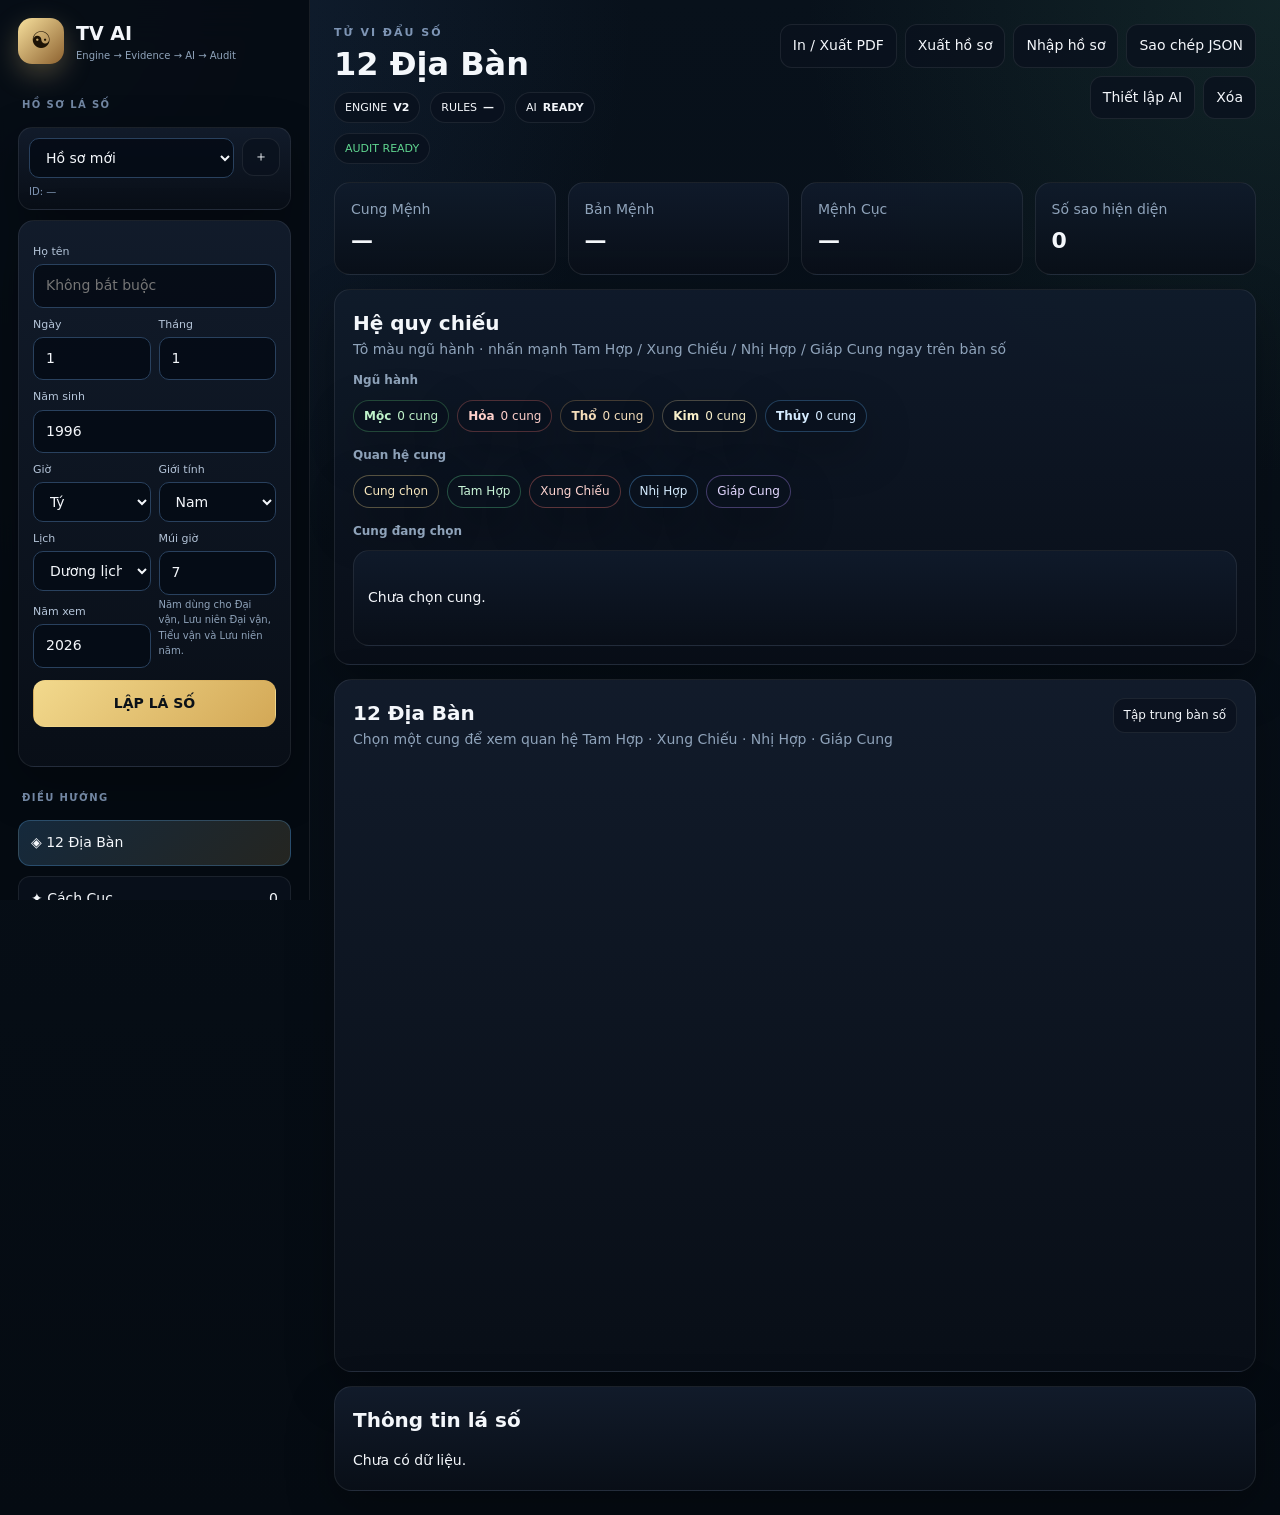
==== web/index.html @ 238b72dd "Add files via upload" ====
<!doctype html>
<html lang="vi">
<head>
<meta charset="utf-8">
<meta name="viewport" content="width=device-width,initial-scale=1,viewport-fit=cover">
<meta name="theme-color" content="#0a1020">
<title>TV AI · Tử Vi Đẩu Số</title>
<link rel="stylesheet" href="/web/style.css">
<link rel="stylesheet" href="/web/van10.css">
</head>
<body>
<div class="app">
  <aside class="sidebar">
    <div class="brand"><div class="brand-mark">☯</div><div><b>TV AI</b><span>Engine → Evidence → AI → Audit</span></div></div>
    <div class="side-title">HỒ SƠ LÁ SỐ</div>
    <div class="profile-manager card-mini"><div class="profile-row"><select id="profileSelect"><option value="">Hồ sơ mới</option></select><button class="icon-btn" id="newProfileBtn" title="Hồ sơ mới">＋</button></div><div class="profile-id" id="profileId">ID: —</div></div>
    <div class="profile-box"><label>Họ tên</label><input id="name" placeholder="Không bắt buộc"><div class="two"><div><label>Ngày</label><input id="day" type="number" value="1" min="1" max="31"></div><div><label>Tháng</label><input id="month" type="number" value="1" min="1" max="12"></div></div><label>Năm sinh</label><input id="year" type="number" value="1996" min="1800" max="2200"><div class="two"><div><label>Giờ</label><select id="hour"><option>Tý</option><option>Sửu</option><option>Dần</option><option>Mão</option><option>Thìn</option><option>Tỵ</option><option>Ngọ</option><option>Mùi</option><option>Thân</option><option>Dậu</option><option>Tuất</option><option>Hợi</option></select></div><div><label>Giới tính</label><select id="gender"><option>Nam</option><option>Nữ</option></select></div></div><div class="two"><div><label>Lịch</label><select id="calendar"><option value="true">Dương lịch</option><option value="false">Âm lịch</option></select></div><div><label>Múi giờ</label><input id="tz" type="number" value="7"></div></div><div class="two"><div><label>Năm xem</label><input id="viewYear" type="number" min="1800" max="2200" step="1"></div><div class="view-year-help">Năm dùng cho Đại vận, Lưu niên Đại vận, Tiểu vận và Lưu niên năm.</div></div><button class="primary" id="calcBtn">LẬP LÁ SỐ</button><div id="status" class="status"></div></div>
    <div class="side-title">ĐIỀU HƯỚNG</div>
    <button class="nav active" data-view="chart">◈ 12 Địa Bàn</button><button class="nav" data-view="cach">✦ Cách Cục <span id="cachBadge">0</span></button><button class="nav" data-view="stars">☷ Danh bạ sao</button><button class="nav" data-view="relations">◎ Quan hệ cung</button><button class="nav" data-view="ai">✎ AI luận giải</button><button class="nav" data-view="audit">✓ AI Evidence / Audit</button><button class="nav" data-view="data">⌘ Dữ liệu</button><div class="side-foot"><span class="dot"></span> Engine online</div>
  </aside>
  <main class="main">
    <header class="topbar"><div><div class="eyebrow">TỬ VI ĐẨU SỐ</div><h1 id="pageTitle">12 Địa Bàn</h1><div class="engine-strip"><span>ENGINE <b>V2</b></span><span>RULES <b id="ruleCount">—</b></span><span>AI <b>READY</b></span><span id="auditStatus" class="ok">AUDIT READY</span></div></div><div class="top-actions"><button class="ghost" id="printBtn">In / Xuất PDF</button><button class="ghost" id="exportProfileBtn">Xuất hồ sơ</button><button class="ghost" id="importProfileBtn">Nhập hồ sơ</button><button class="ghost" id="copyJsonBtn">Sao chép JSON</button><button class="ghost" id="aiSettingsBtn">Thiết lập AI</button><button class="ghost" id="resetBtn">Xóa</button><input id="importProfileInput" type="file" accept="application/json" hidden></div></header>
    <section id="view-chart" class="view active"><div class="stats"><div><span>Cung Mệnh</span><b id="sMenh">—</b></div><div><span>Bản Mệnh</span><b id="sBanMenh">—</b></div><div><span>Mệnh Cục</span><b id="sCuc">—</b></div><div><span>Số sao hiện diện</span><b id="sCach">0</b></div></div><section class="legend-panel card"><div class="card-head compact"><div><h2>Hệ quy chiếu</h2><span>Tô màu ngũ hành · nhấn mạnh Tam Hợp / Xung Chiếu / Nhị Hợp / Giáp Cung ngay trên bàn số</span></div></div><div class="legend-grid"><div><div class="legend-title">Ngũ hành</div><div id="nguHanhLegend" class="legend-items"><span class="source-chip">Chưa có dữ liệu</span></div></div><div><div class="legend-title">Quan hệ cung</div><div id="relationLegend" class="legend-items relation-legend"><span class="source-chip">Chọn một cung để xem</span></div></div><div><div class="legend-title">Cung đang chọn</div><div id="selectionSummary" class="selection-summary empty-state">Chưa chọn cung.</div></div></div></section><div class="workspace"><section class="card chart-card"><div class="card-head"><div><h2>12 Địa Bàn</h2><span>Chọn một cung để xem quan hệ Tam Hợp · Xung Chiếu · Nhị Hợp · Giáp Cung</span></div><div class="card-actions"><button class="ghost small" id="focusBoardBtn">Tập trung bàn số</button></div></div><div id="board" class="board"></div><div id="detail" class="detail hidden" aria-hidden="true"></div></section><aside class="card summary-card"><h2>Thông tin lá số</h2><div id="summary">Chưa có dữ liệu.</div></aside></div><div id="van10Panel"></div></section>
    <section id="view-cach" class="view"><div class="card"><div class="card-head"><div><h2>Cách Cục xác nhận từ Engine</h2><span>Không tự sinh tên Cách Cục ngoài rule engine</span></div><strong id="cachCount">0</strong></div><div id="cachList" class="cach-list"><div class="empty">Chưa có Cách Cục được xác định.</div></div></div></section>
    <section id="view-stars" class="view"><div class="card"><div class="card-head"><div><h2>Danh bạ sao</h2><span>Tổng hợp toàn bộ sao hiện diện trên 12 cung từ dữ liệu engine</span></div></div><div class="toolbar-inline"><input id="starSearch" type="search" placeholder="Lọc theo tên sao hoặc cung"><div class="toolbar-hint">Tìm nhanh theo sao, cung hoặc ngũ hành.</div></div><div id="starCatalog" class="star-catalog"><div class="empty">Lập lá số để xem danh bạ sao.</div></div></div></section>
    <section id="view-relations" class="view"><div class="card"><div class="card-head"><div><h2>Quan hệ cung</h2><span id="relationSubtitle">Chọn một cung trên 12 Địa Bàn</span></div></div><div id="relationPanel" class="relation-grid"><div class="empty">Chọn một cung để xem quan hệ.</div></div></div></section>
    <section id="view-ai" class="view"><div class="ai-layout"><section class="card chat-card"><div class="chat-head"><div><h2>AI luận giải</h2><span>Luận theo dữ liệu Engine authoritative</span></div><button class="ghost small" id="tocBtn">Mục lục</button></div><div class="chat" id="chat"><div class="assistant msg-bubble"><small>AI Tử Vi</small>Hãy lập lá số rồi đặt câu hỏi.</div></div><div class="composer"><textarea id="question" placeholder="Nhập câu hỏi... Enter để gửi, Shift + Enter để xuống dòng"></textarea><button class="primary" id="askBtn">Gửi</button></div></section><aside class="card context-card"><h2>Dữ liệu AI</h2><div id="aiInfo">Chưa có lá số.</div><div id="aiSources" class="sources"></div></aside></div></section>
    <section id="view-audit" class="view"><div class="audit-grid"><section class="card"><div class="card-head"><div><h2>AI Evidence / Audit</h2><span>Kiểm tra dữ liệu Engine, Rule ID, evidence và tên Cách Cục</span></div><button class="ghost small" id="runAuditBtn">Chạy Audit</button></div><div id="auditResult" class="audit-result"><div class="empty">Lập lá số rồi bấm “Chạy Audit”.</div></div></section><aside class="card"><h2>Nguyên tắc</h2><div class="rule-list"><div>✓ Chỉ Cách Cục có evidence từ Engine mới được gọi tên.</div><div>✓ Rule ID phải truy được.</div><div>✓ Không tự suy ra Tam Hợp/Xung/Nhị Hợp/Giáp Cung.</div><div>✓ Audit phải chỉ ra rõ field nào có dữ liệu và field nào thiếu.</div></div></aside></div></section>
    <section id="view-data" class="view"><div class="card"><div class="card-head"><h2>Dữ liệu engine</h2><div class="card-actions"><button class="ghost small" id="copyJsonInlineBtn">Sao chép</button></div></div><pre id="jsonBox">Chưa có dữ liệu.</pre></div></section>
  </main>
</div>
<script src="/web/app.js" defer></script>
<script src="/web/van10.js" defer></script>
<script src="/web/audit-ui.js" defer></script>
<script src="/web/ui-enhancements.js" defer></script>
</body>
</html>
---- web/style.css ----
:root {
  --bg: #071018;
  --bg2: #0b1420;
  --panel: rgba(13, 20, 32, 0.94);
  --panel-2: #0f1b2a;
  --panel-3: #132337;
  --line: #24364d;
  --line-soft: #314863;
  --text: #f4f7fb;
  --muted: #8fa3ba;
  --gold: #eccf84;
  --blue: #63b7ff;
  --green: #5fd48f;
  --danger: #ff7c74;
  --warning: #ffb347;
  --shadow: 0 18px 48px rgba(0, 0, 0, 0.28);
  --radius: 18px;
  --radius-sm: 12px;
  --wood: #61d07a;
  --fire: #ff7c74;
  --earth: #d6a968;
  --metal: #e9d59d;
  --water: #63b7ff;
}

* { box-sizing: border-box; }
html, body {
  margin: 0;
  min-height: 100%;
  background:
    radial-gradient(circle at top left, rgba(53, 88, 140, 0.28), transparent 32%),
    radial-gradient(circle at right top, rgba(68, 137, 104, 0.16), transparent 24%),
    linear-gradient(180deg, #08111b 0%, #050b12 100%);
  color: var(--text);
  font: 14px/1.55 Inter, system-ui, -apple-system, BlinkMacSystemFont, "Segoe UI", sans-serif;
}
button, input, select, textarea { font: inherit; }
button { cursor: pointer; }
a { color: inherit; }

.app {
  min-height: 100vh;
  display: grid;
  grid-template-columns: 310px minmax(0, 1fr);
}

.sidebar {
  position: sticky;
  top: 0;
  height: 100vh;
  overflow: auto;
  padding: 18px;
  border-right: 1px solid rgba(255,255,255,.08);
  background: rgba(5, 11, 18, .88);
  backdrop-filter: blur(20px);
  display: flex;
  flex-direction: column;
  gap: 10px;
}

.brand {
  display: flex;
  gap: 12px;
  align-items: center;
  padding-bottom: 10px;
}
.brand-mark {
  width: 46px;
  height: 46px;
  border-radius: 14px;
  display: grid;
  place-items: center;
  background: linear-gradient(135deg, #f7e09d, #8d6230);
  color: #1d1306;
  font-size: 23px;
  font-weight: 900;
  box-shadow: 0 10px 28px rgba(236, 207, 132, .28);
}
.brand b { display: block; font-size: 19px; }
.brand span { display: block; color: var(--muted); font-size: 10px; }
.side-title {
  margin: 13px 4px 4px;
  color: #7287a3;
  font-size: 10px;
  font-weight: 800;
  letter-spacing: .14em;
}

.card-mini,
.profile-box,
.card,
.palace,
.relation-card,
.star-card,
.msg-bubble,
.source-chip,
.legend-items > * {
  box-shadow: var(--shadow);
}

.card-mini,
.profile-box,
.card,
.palace,
.relation-card,
.star-card {
  border: 1px solid rgba(255,255,255,.08);
  background: linear-gradient(180deg, rgba(18, 28, 44, .96), rgba(9, 15, 24, .96));
}

.card-mini {
  padding: 10px;
  border-radius: 14px;
}
.profile-row {
  display: grid;
  grid-template-columns: 1fr 38px;
  gap: 8px;
}
.profile-id {
  margin-top: 6px;
  color: #7f95b2;
  font-size: 10px;
  white-space: nowrap;
  overflow: hidden;
  text-overflow: ellipsis;
}
.profile-box {
  padding: 14px;
  border-radius: 16px;
}
label {
  display: block;
  color: #b4c4d8;
  font-size: 11px;
  margin: 8px 0 4px;
}
.profile-box input,
.profile-box select,
.profile-row select,
.composer textarea,
.toolbar-inline input,
input[type="search"] {
  width: 100%;
  min-width: 0;
  padding: 10px 12px;
  color: var(--text);
  border-radius: 10px;
  border: 1px solid #29415e;
  background: rgba(5, 12, 22, .9);
  outline: none;
  transition: border-color .18s ease, box-shadow .18s ease, transform .18s ease;
}
.profile-box input:focus,
.profile-box select:focus,
.profile-row select:focus,
.composer textarea:focus,
.toolbar-inline input:focus,
input[type="search"]:focus {
  border-color: rgba(99, 183, 255, .65);
  box-shadow: 0 0 0 3px rgba(99, 183, 255, .12);
}
.two {
  display: grid;
  grid-template-columns: 1fr 1fr;
  gap: 8px;
}
.view-year-help {
  color: var(--muted);
  font-size: 11px;
  align-self: end;
  padding-bottom: 6px;
}

.primary,
.ghost,
.nav,
.icon-btn,
.year-pick {
  border-radius: 12px;
  border: 1px solid transparent;
  transition: transform .18s ease, background .18s ease, border-color .18s ease, box-shadow .18s ease;
}
.primary:hover,
.ghost:hover,
.nav:hover,
.icon-btn:hover,
.year-pick:hover { transform: translateY(-1px); }
.primary {
  width: 100%;
  margin-top: 12px;
  padding: 12px 14px;
  font-weight: 800;
  color: #0b1118;
  background: linear-gradient(135deg, #f2d98d, #d3a856);
}
.ghost,
.nav,
.icon-btn,
.year-pick {
  background: rgba(10, 18, 30, .82);
  color: var(--text);
  border-color: rgba(255,255,255,.08);
}
.ghost { padding: 10px 12px; }
.ghost.small { padding: 7px 10px; font-size: 12px; }
.icon-btn {
  width: 38px;
  height: 38px;
  display: grid;
  place-items: center;
}
.nav {
  width: 100%;
  text-align: left;
  padding: 11px 12px;
  display: flex;
  justify-content: space-between;
  align-items: center;
  gap: 10px;
}
.nav.active {
  background: linear-gradient(135deg, rgba(99,183,255,.18), rgba(236,207,132,.14));
  border-color: rgba(99,183,255,.26);
}
.side-foot {
  margin-top: auto;
  color: var(--muted);
  display: flex;
  align-items: center;
  gap: 8px;
  font-size: 12px;
  padding: 10px 2px 2px;
}
.dot {
  width: 10px;
  height: 10px;
  border-radius: 999px;
  background: var(--green);
  box-shadow: 0 0 0 4px rgba(95, 212, 143, .14);
}

.main {
  padding: 24px;
  min-width: 0;
}
.topbar {
  display: flex;
  justify-content: space-between;
  gap: 16px;
  align-items: flex-start;
  margin-bottom: 18px;
}
.eyebrow {
  color: #7e95b5;
  font-size: 11px;
  letter-spacing: .18em;
  font-weight: 800;
}
h1, h2, h3, h4, p { margin: 0; }
h1 { font-size: 32px; line-height: 1.08; margin-top: 6px; }
h2 { font-size: 20px; }
h3 { font-size: 16px; }
.engine-strip {
  margin-top: 10px;
  display: flex;
  gap: 10px;
  flex-wrap: wrap;
}
.engine-strip span,
.tag,
.legend-chip,
.source-chip {
  display: inline-flex;
  align-items: center;
  gap: 6px;
  padding: 6px 10px;
  border-radius: 999px;
  border: 1px solid rgba(255,255,255,.08);
  background: rgba(10, 18, 30, .88);
  font-size: 11px;
}
.ok { color: var(--green); }
.warn { color: var(--warning); }
.top-actions {
  display: flex;
  gap: 8px;
  flex-wrap: wrap;
  justify-content: flex-end;
}

.view { display: none; }
.view.active { display: block; }
.card {
  border-radius: var(--radius);
  padding: 18px;
  min-width: 0;
}
.card-head {
  display: flex;
  justify-content: space-between;
  gap: 12px;
  align-items: flex-start;
  margin-bottom: 14px;
}
.card-head > div span,
.card-head span,
.toolbar-hint,
.legend-title,
.meta,
.rule-list,
.summary-row span,
.star-meta,
.relation-meta,
.audit-result .empty,
.empty,
.muted {
  color: var(--muted);
}
.card-head.compact { margin-bottom: 10px; }
.card-actions {
  display: flex;
  gap: 8px;
  flex-wrap: wrap;
}

.stats {
  display: grid;
  grid-template-columns: repeat(4, minmax(0, 1fr));
  gap: 12px;
  margin-bottom: 14px;
}
.stats > div,
.selection-summary,
.legend-panel,
.toolbar-inline {
  border-radius: 16px;
  border: 1px solid rgba(255,255,255,.08);
  background: linear-gradient(180deg, rgba(16, 27, 43, .95), rgba(9, 15, 24, .94));
}
.stats > div {
  padding: 16px;
}
.stats span {
  display: block;
  color: var(--muted);
  margin-bottom: 4px;
}
.stats b { font-size: 22px; }

.legend-panel {
  padding: 18px;
  margin-bottom: 14px;
}
.legend-grid {
  display: grid;
  grid-template-columns: 1.1fr 1.1fr 1.2fr;
  gap: 14px;
}
.legend-title {
  font-size: 12px;
  font-weight: 700;
  margin-bottom: 10px;
}
.legend-items {
  display: flex;
  flex-wrap: wrap;
  gap: 8px;
}
.legend-chip {
  font-size: 12px;
}
.legend-chip b { font-size: 12px; }
.legend-chip.wood { border-color: rgba(97, 208, 122, .28); color: #bff3ca; }
.legend-chip.fire { border-color: rgba(255, 124, 116, .28); color: #ffd0cb; }
.legend-chip.earth { border-color: rgba(214, 169, 104, .28); color: #f4ddba; }
.legend-chip.metal { border-color: rgba(233, 213, 157, .28); color: #f8efca; }
.legend-chip.water { border-color: rgba(99, 183, 255, .28); color: #d5ebff; }
.legend-chip.rel-base { border-color: rgba(236, 207, 132, .34); color: #fae9bf; }
.legend-chip.rel-tamhop { border-color: rgba(95, 212, 143, .34); color: #c9f5d8; }
.legend-chip.rel-xung { border-color: rgba(255, 124, 116, .34); color: #ffd5d1; }
.legend-chip.rel-nhihop { border-color: rgba(99, 183, 255, .34); color: #d5ecff; }
.legend-chip.rel-giap { border-color: rgba(182, 145, 255, .34); color: #e3d8ff; }
.selection-summary {
  padding: 12px 14px;
  min-height: 96px;
  display: flex;
  flex-direction: column;
  gap: 8px;
}
.selection-summary.empty-state {
  justify-content: center;
}
.selection-summary .title-row {
  display: flex;
  justify-content: space-between;
  gap: 10px;
  flex-wrap: wrap;
}
.selection-summary .relation-badges,
.selection-summary .star-preview {
  display: flex;
  flex-wrap: wrap;
  gap: 8px;
}
.selection-summary .star-preview .chip { font-size: 11px; }

.workspace,
.ai-layout,
.audit-grid {
  display: grid;
  gap: 14px;
}
.workspace {
  grid-template-columns: minmax(0, 1.55fr) minmax(300px, .85fr);
}
.ai-layout,
.audit-grid {
  grid-template-columns: minmax(0, 1.4fr) minmax(280px, .95fr);
}

.board {
  display: grid;
  grid-template-columns: repeat(4, minmax(0, 1fr));
  grid-template-rows: repeat(4, minmax(138px, auto));
  gap: 12px;
}
.palace {
  position: relative;
  width: 100%;
  border-radius: 18px;
  padding: 14px;
  text-align: left;
  min-height: 138px;
  overflow: hidden;
}
.palace::before {
  content: "";
  position: absolute;
  inset: 0 0 auto 0;
  height: 3px;
  background: linear-gradient(90deg, rgba(255,255,255,0), rgba(255,255,255,.36), rgba(255,255,255,0));
  opacity: .6;
}
.palace:hover { border-color: rgba(255,255,255,.18); }
.palace.menh {
  border-color: rgba(236, 207, 132, .34);
  box-shadow: 0 0 0 1px rgba(236, 207, 132, .14), var(--shadow);
}
.palace.is-selected {
  outline: 2px solid rgba(236, 207, 132, .62);
  transform: translateY(-2px);
}
.palace.relation-base { box-shadow: 0 0 0 1px rgba(236, 207, 132, .28), var(--shadow); }
.palace.relation-tamhop { box-shadow: 0 0 0 1px rgba(95, 212, 143, .3), var(--shadow); }
.palace.relation-xung { box-shadow: 0 0 0 1px rgba(255, 124, 116, .3), var(--shadow); }
.palace.relation-nhihop { box-shadow: 0 0 0 1px rgba(99, 183, 255, .3), var(--shadow); }
.palace.relation-giap { box-shadow: 0 0 0 1px rgba(182, 145, 255, .3), var(--shadow); }
.palace[data-nguhanh="moc"] { background: linear-gradient(180deg, rgba(15, 42, 26, .96), rgba(10, 19, 16, .96)); }
.palace[data-nguhanh="hoa"] { background: linear-gradient(180deg, rgba(51, 24, 20, .96), rgba(21, 11, 13, .96)); }
.palace[data-nguhanh="tho"] { background: linear-gradient(180deg, rgba(53, 39, 20, .96), rgba(21, 15, 10, .96)); }
.palace[data-nguhanh="kim"] { background: linear-gradient(180deg, rgba(52, 47, 29, .96), rgba(18, 16, 12, .96)); }
.palace[data-nguhanh="thuy"] { background: linear-gradient(180deg, rgba(18, 34, 54, .96), rgba(9, 13, 20, .96)); }
.phead {
  display: flex;
  justify-content: space-between;
  align-items: flex-start;
  gap: 10px;
  margin-bottom: 6px;
}
.pname {
  display: flex;
  flex-direction: column;
  gap: 4px;
  font-size: 15px;
  font-weight: 800;
}
.pname small {
  color: var(--gold);
  font-size: 10px;
  letter-spacing: .14em;
}
.branch {
  min-width: 34px;
  padding: 4px 7px;
  text-align: center;
  border-radius: 999px;
  background: rgba(255,255,255,.08);
  font-size: 11px;
  font-weight: 700;
}
.meta {
  font-size: 11px;
  margin-top: 4px;
}
.chips {
  display: flex;
  flex-wrap: wrap;
  gap: 7px;
  margin: 10px 0 8px;
}
.chip {
  display: inline-flex;
  align-items: center;
  padding: 4px 8px;
  border-radius: 999px;
  border: 1px solid rgba(255,255,255,.08);
  background: rgba(255,255,255,.06);
  font-size: 12px;
  line-height: 1.2;
}
.chip.main { font-weight: 700; }
.nh-moc { color: #c7f1d1; border-color: rgba(97,208,122,.26); }
.nh-hoa { color: #ffd1cb; border-color: rgba(255,124,116,.26); }
.nh-tho { color: #f4ddba; border-color: rgba(214,169,104,.26); }
.nh-kim { color: #f7efcf; border-color: rgba(233,213,157,.26); }
.nh-thuy { color: #d5ecff; border-color: rgba(99,183,255,.26); }

.detail {
  margin-top: 14px;
  padding: 14px;
  border-radius: 16px;
  border: 1px solid rgba(255,255,255,.08);
  background: rgba(7, 12, 20, .92);
}
.hidden { display: none !important; }
.summary-card h2 { margin-bottom: 14px; }
.summary-row {
  display: flex;
  justify-content: space-between;
  gap: 12px;
  padding: 10px 0;
  border-bottom: 1px dashed rgba(255,255,255,.08);
}
.summary-row:last-child { border-bottom: 0; }
.summary-row b { text-align: right; }

.cach-list,
.rule-list,
.sources { display: grid; gap: 12px; }
.cach-item,
.audit-ok,
.audit-warn,
.evidence-row,
.relation-card {
  border-radius: 14px;
  border: 1px solid rgba(255,255,255,.08);
  background: rgba(8, 14, 22, .88);
}
.cach-item,
.audit-ok,
.audit-warn,
.relation-card {
  padding: 12px 14px;
}
.cach-meta {
  display: flex;
  gap: 8px;
  flex-wrap: wrap;
  margin: 10px 0;
}
.evidence { margin-top: 10px; }
.evidence-grid { display: grid; gap: 8px; margin-top: 8px; }
.evidence-row { padding: 10px 12px; }
.rule-id { color: var(--gold); font-weight: 700; }

.star-catalog {
  display: grid;
  grid-template-columns: repeat(auto-fit, minmax(240px, 1fr));
  gap: 12px;
}
.star-card { border-radius: 16px; padding: 14px; }
.star-card-head {
  display: flex;
  justify-content: space-between;
  gap: 12px;
  align-items: center;
  margin-bottom: 8px;
}
.star-card-head strong {
  font-size: 20px;
  color: var(--gold);
}
.star-palaces {
  display: flex;
  flex-wrap: wrap;
  gap: 8px;
}
.toolbar-inline {
  display: flex;
  align-items: center;
  gap: 12px;
  padding: 12px;
  margin-bottom: 12px;
}
.toolbar-inline input { flex: 1; }
.toolbar-hint { font-size: 12px; }

.relation-grid {
  display: grid;
  grid-template-columns: repeat(2, minmax(0, 1fr));
  gap: 12px;
}
.relation-card h3 { margin-bottom: 8px; }
.relation-name {
  font-weight: 700;
  margin-top: 8px;
}
.relation-actions {
  margin-top: 10px;
  display: flex;
  flex-wrap: wrap;
  gap: 8px;
}

.chat-card,
.context-card { min-height: 560px; }
.chat-card {
  display: flex;
  flex-direction: column;
  gap: 12px;
}
.chat-head {
  display: flex;
  justify-content: space-between;
  gap: 12px;
  align-items: flex-start;
}
.chat {
  flex: 1;
  min-height: 320px;
  max-height: 680px;
  overflow: auto;
  display: grid;
  gap: 10px;
  padding-right: 4px;
}
.msg-bubble {
  padding: 12px 14px;
  border-radius: 16px;
  max-width: min(100%, 860px);
}
.msg-bubble small {
  display: block;
  margin-bottom: 6px;
  color: var(--muted);
}
.msg-bubble.assistant {
  background: linear-gradient(180deg, rgba(18, 28, 44, .96), rgba(10, 16, 26, .96));
  border: 1px solid rgba(255,255,255,.08);
}
.msg-bubble.user {
  margin-left: auto;
  background: linear-gradient(180deg, rgba(49, 77, 121, .88), rgba(25, 42, 69, .92));
  border: 1px solid rgba(99,183,255,.18);
}
.composer {
  display: grid;
  grid-template-columns: minmax(0, 1fr) 130px;
  gap: 10px;
}
.composer textarea {
  min-height: 90px;
  resize: vertical;
}
.toc {
  position: sticky;
  top: 0;
  z-index: 4;
  display: flex;
  flex-wrap: wrap;
  gap: 8px;
  padding: 10px;
  border-radius: 14px;
  background: rgba(6, 11, 18, .88);
  backdrop-filter: blur(14px);
  border: 1px solid rgba(255,255,255,.08);
}
.toc button {
  padding: 6px 10px;
  border-radius: 999px;
  border: 1px solid rgba(255,255,255,.08);
  background: rgba(255,255,255,.04);
  color: var(--text);
}
.stream-cursor {
  display: inline-block;
  width: 8px;
  height: 18px;
  margin-left: 4px;
  background: var(--gold);
  vertical-align: bottom;
  animation: blink 1s step-end infinite;
}
@keyframes blink { 50% { opacity: 0; } }

.audit-result { display: grid; gap: 10px; }
.audit-ok { border-color: rgba(95, 212, 143, .22); }
.audit-warn { border-color: rgba(255, 179, 71, .26); }
.rule-list div { padding: 10px 0; border-bottom: 1px dashed rgba(255,255,255,.08); }
.rule-list div:last-child { border-bottom: 0; }

pre#jsonBox {
  margin: 0;
  padding: 16px;
  border-radius: 16px;
  border: 1px solid rgba(255,255,255,.08);
  background: rgba(5, 11, 18, .92);
  color: #d3e0f0;
  overflow: auto;
  max-height: 720px;
  font: 12px/1.5 ui-monospace, SFMono-Regular, Menlo, Consolas, monospace;
}

.van10-card { margin-top: 14px; }
.van10-note {
  padding: 11px 12px;
  border-radius: 12px;
  background: rgba(255,255,255,.04);
  color: var(--muted);
  margin-bottom: 12px;
}
.van10-wrap { overflow: auto; }
table.van10 {
  width: 100%;
  border-collapse: collapse;
  min-width: 980px;
}
.van10 th,
.van10 td {
  padding: 10px 12px;
  border-bottom: 1px solid rgba(255,255,255,.08);
  vertical-align: top;
}
.van10 thead th {
  position: sticky;
  top: 0;
  background: rgba(9, 15, 24, .98);
  text-align: left;
  z-index: 1;
}
.van10 tbody tr.is-viewing { background: rgba(99, 183, 255, .08); }
.year-pick {
  padding: 6px 10px;
}
.van10 td b,
.van10 td span { display: block; }

.empty {
  padding: 16px;
  border-radius: 14px;
  border: 1px dashed rgba(255,255,255,.12);
  background: rgba(255,255,255,.03);
}
.status {
  margin-top: 10px;
  min-height: 20px;
  color: var(--muted);
}
.full-focus .summary-card,
.full-focus .legend-panel,
.full-focus #van10Panel { display: none; }
.full-focus .workspace { grid-template-columns: 1fr; }
.full-focus .board { grid-template-rows: repeat(4, minmax(150px, auto)); }

@media (max-width: 1280px) {
  .legend-grid,
  .workspace,
  .ai-layout,
  .audit-grid { grid-template-columns: 1fr; }
}

@media (max-width: 1080px) {
  .app { grid-template-columns: 1fr; }
  .sidebar {
    position: static;
    height: auto;
    border-right: 0;
    border-bottom: 1px solid rgba(255,255,255,.08);
  }
  .main { padding: 18px; }
}

@media (max-width: 820px) {
  .topbar,
  .composer,
  .toolbar-inline,
  .relation-grid,
  .stats { grid-template-columns: 1fr; display: grid; }
  .topbar { gap: 14px; }
  .top-actions { justify-content: flex-start; }
  .board { grid-template-columns: repeat(2, minmax(0, 1fr)); grid-template-rows: none; }
  .palace { min-height: 150px; grid-column: auto !important; grid-row: auto !important; }
}

@media print {
  body { background: #fff; color: #111; }
  .sidebar, .top-actions, .composer, .nav, .side-foot, #tocBtn, .ghost.small, .primary, .toolbar-inline, #focusBoardBtn { display: none !important; }
  .app { display: block; }
  .main { width: 100%; }
  .view { display: block !important; margin-bottom: 24px; }
  .card, .palace, .relation-card, .star-card, .msg-bubble, .legend-panel, .selection-summary {
    break-inside: avoid;
    box-shadow: none;
    color: #111;
    border-color: #cfd7e2;
    background: #fff;
  }
  .engine-strip span, #auditStatus, .source-chip, .chip, .tag, .legend-chip {
    color: #111 !important;
    background: #fff !important;
    border-color: #cfd7e2 !important;
  }
  pre#jsonBox { color: #111; background: #fff; border-color: #cfd7e2; }
}
---- web/van10.css ----
.van10-card{margin-top:12px}.van10-note{margin:9px 0;padding:9px 11px;border:1px solid var(--line);border-radius:10px;background:#09111e;color:var(--muted);font-size:11px}.van10-wrap{overflow:auto}.van10{width:100%;border-collapse:collapse;min-width:980px}.van10 th,.van10 td{padding:8px 9px;border:1px solid var(--line);text-align:left;vertical-align:top}.van10 th{background:#172238;color:#f4d996;font-size:11px}.van10 td{background:#0b111d;color:#dfe7f6;font-size:11px}.van10 tr.is-viewing td{background:#211b11;border-color:#876e3d}.van10 .year-pick{border:1px solid #8a7040;background:#172238;color:#f4d996;border-radius:7px;padding:4px 8px;cursor:pointer;font-weight:800}.van10 .year-pick:hover{background:#211b11}.van10 .muted{display:block;color:var(--muted);font-size:9px;margin-top:2px}.view-year-help{display:flex;align-items:end;padding-bottom:9px;color:var(--muted);font-size:10px}.status{margin-top:5px;color:var(--muted);font-size:10px}
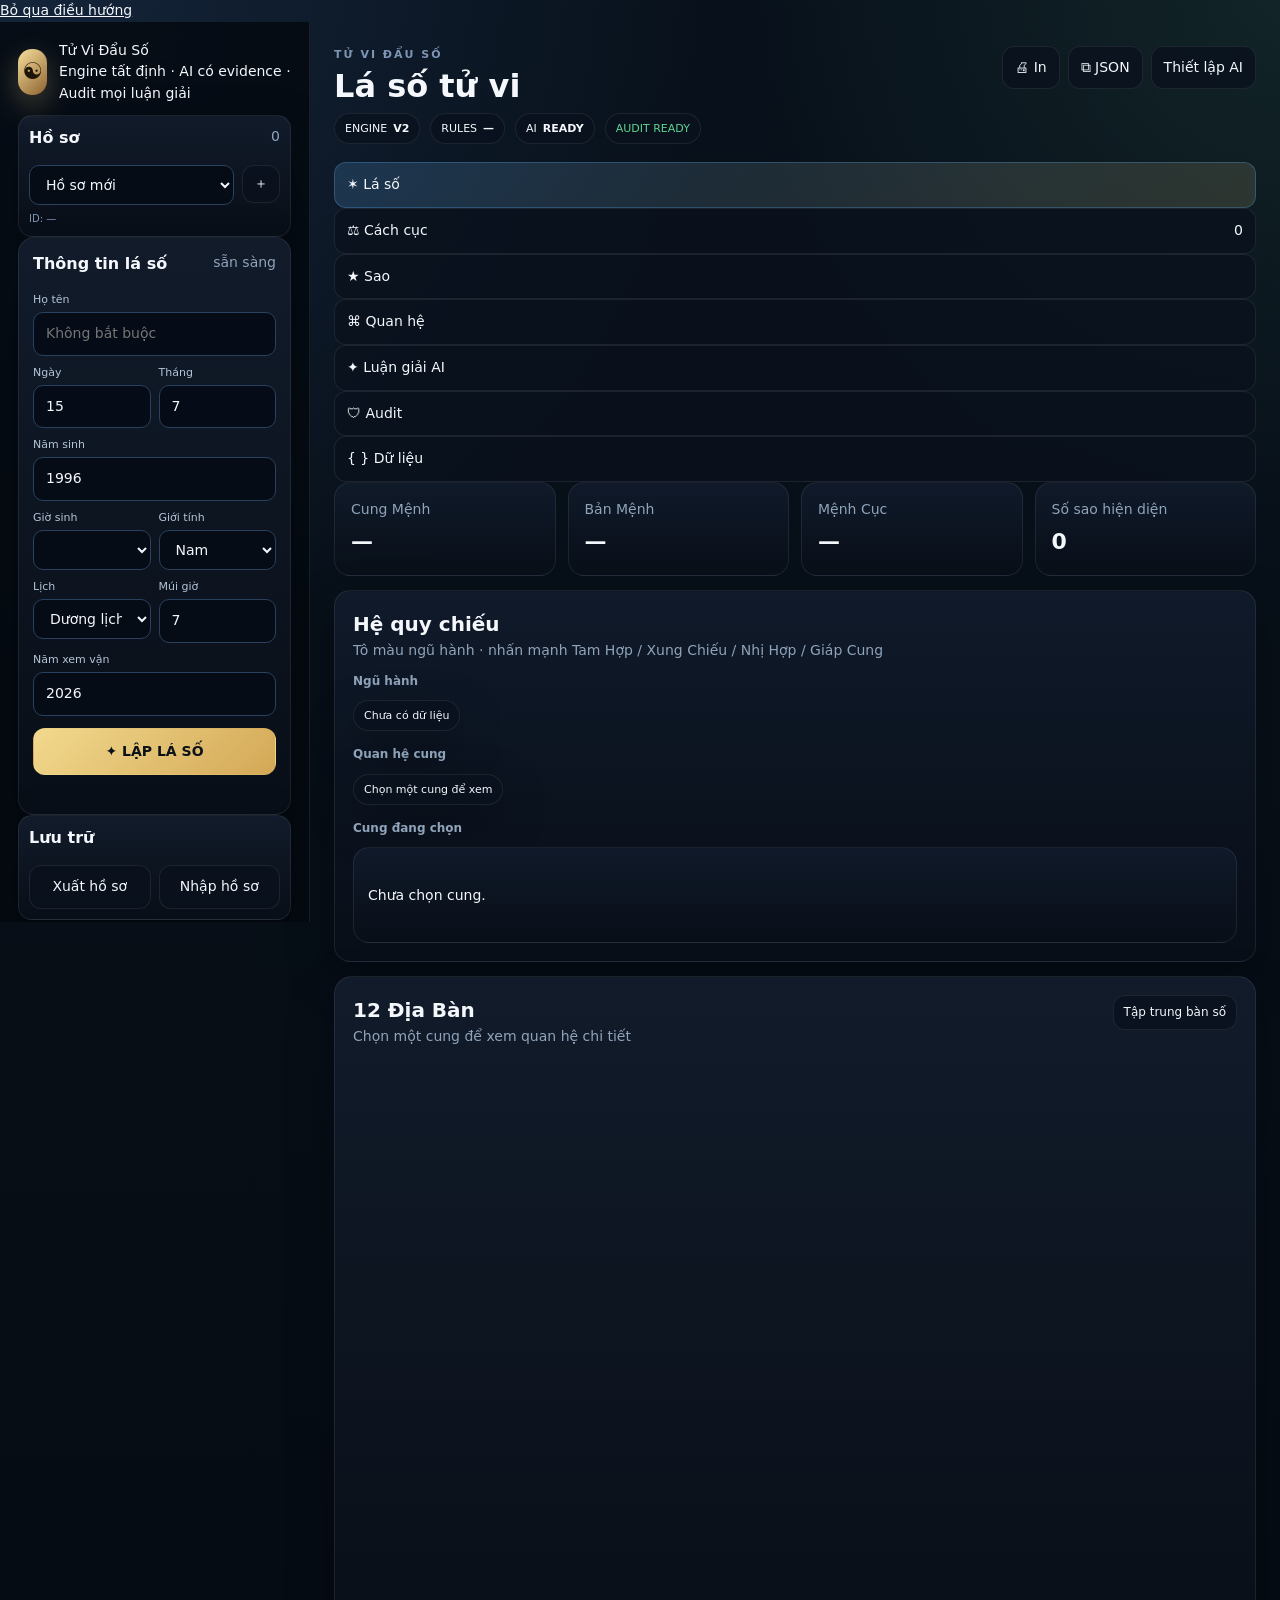
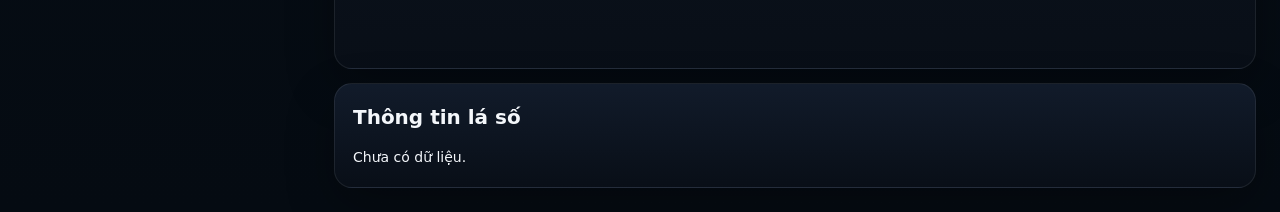
==== commit 6941bef9: "Nâng cấp giao diện web theo index.html mẫu" ====
--- a/web/index.html
+++ b/web/index.html
@@ -3,35 +3,52 @@
 <head>
 <meta charset="utf-8">
 <meta name="viewport" content="width=device-width,initial-scale=1,viewport-fit=cover">
-<meta name="theme-color" content="#0a1020">
-<title>TV AI · Tử Vi Đẩu Số</title>
+<meta name="theme-color" content="#0a0e1a">
+<meta name="description" content="Tử Vi Đẩu Số — Engine Python tất định, AI luận giải, có Audit.">
+<title>Tử Vi Đẩu Số — TV AI</title>
+<link rel="preconnect" href="https://fonts.googleapis.com">
+<link rel="preconnect" href="https://fonts.gstatic.com" crossorigin>
+<link href="https://fonts.googleapis.com/css2?family=Cormorant+Garamond:wght@400;500;600;700&family=Be+Vietnam+Pro:wght@300;400;500;600;700&family=JetBrains+Mono:wght@400;500&display=swap" rel="stylesheet">
 <link rel="stylesheet" href="/web/style.css">
 <link rel="stylesheet" href="/web/van10.css">
 </head>
 <body>
-<div class="app">
-  <aside class="sidebar">
-    <div class="brand"><div class="brand-mark">☯</div><div><b>TV AI</b><span>Engine → Evidence → AI → Audit</span></div></div>
-    <div class="side-title">HỒ SƠ LÁ SỐ</div>
-    <div class="profile-manager card-mini"><div class="profile-row"><select id="profileSelect"><option value="">Hồ sơ mới</option></select><button class="icon-btn" id="newProfileBtn" title="Hồ sơ mới">＋</button></div><div class="profile-id" id="profileId">ID: —</div></div>
-    <div class="profile-box"><label>Họ tên</label><input id="name" placeholder="Không bắt buộc"><div class="two"><div><label>Ngày</label><input id="day" type="number" value="1" min="1" max="31"></div><div><label>Tháng</label><input id="month" type="number" value="1" min="1" max="12"></div></div><label>Năm sinh</label><input id="year" type="number" value="1996" min="1800" max="2200"><div class="two"><div><label>Giờ</label><select id="hour"><option>Tý</option><option>Sửu</option><option>Dần</option><option>Mão</option><option>Thìn</option><option>Tỵ</option><option>Ngọ</option><option>Mùi</option><option>Thân</option><option>Dậu</option><option>Tuất</option><option>Hợi</option></select></div><div><label>Giới tính</label><select id="gender"><option>Nam</option><option>Nữ</option></select></div></div><div class="two"><div><label>Lịch</label><select id="calendar"><option value="true">Dương lịch</option><option value="false">Âm lịch</option></select></div><div><label>Múi giờ</label><input id="tz" type="number" value="7"></div></div><div class="two"><div><label>Năm xem</label><input id="viewYear" type="number" min="1800" max="2200" step="1"></div><div class="view-year-help">Năm dùng cho Đại vận, Lưu niên Đại vận, Tiểu vận và Lưu niên năm.</div></div><button class="primary" id="calcBtn">LẬP LÁ SỐ</button><div id="status" class="status"></div></div>
-    <div class="side-title">ĐIỀU HƯỚNG</div>
-    <button class="nav active" data-view="chart">◈ 12 Địa Bàn</button><button class="nav" data-view="cach">✦ Cách Cục <span id="cachBadge">0</span></button><button class="nav" data-view="stars">☷ Danh bạ sao</button><button class="nav" data-view="relations">◎ Quan hệ cung</button><button class="nav" data-view="ai">✎ AI luận giải</button><button class="nav" data-view="audit">✓ AI Evidence / Audit</button><button class="nav" data-view="data">⌘ Dữ liệu</button><div class="side-foot"><span class="dot"></span> Engine online</div>
-  </aside>
+<a class="skip-link" href="#view-chart">Bỏ qua điều hướng</a>
+<noscript><div class="noscript-note">Ứng dụng cần JavaScript để lập lá số và luận giải. Vui lòng bật JavaScript.</div></noscript>
+<div class="starfield" aria-hidden="true"><div class="stars-layer stars-near"></div><div class="stars-layer stars-mid"></div><div class="stars-layer stars-far"></div><div class="aurora aurora-1"></div><div class="aurora aurora-2"></div></div>
+<div class="app" id="app">
+  <aside class="sidebar" id="sidebar" aria-label="Bảng điều khiển lá số"><div class="sidebar-inner">
+    <div class="brand"><div class="brand-mark">☯</div><div class="brand-text"><div class="brand-name">Tử Vi Đẩu Số</div><div class="brand-tag">Engine tất định · AI có evidence · Audit mọi luận giải</div></div></div>
+    <section class="card-mini"><div class="card-head"><h3>Hồ sơ</h3><span class="badge" id="profileCount">0</span></div><div class="profile-row"><select id="profileSelect"><option value="">Hồ sơ mới</option></select><button class="icon-btn" id="newProfileBtn" type="button">＋</button></div><div class="profile-id" id="profileId">ID: —</div></section>
+    <section class="profile-box"><div class="card-head"><h3>Thông tin lá số</h3><span class="engine-status" id="engineStatusText">sẵn sàng</span></div>
+      <label>Họ tên</label><input id="name" placeholder="Không bắt buộc" maxlength="80">
+      <div class="two"><div><label>Ngày</label><input id="day" type="number" value="15" min="1" max="31"></div><div><label>Tháng</label><input id="month" type="number" value="7" min="1" max="12"></div></div>
+      <label>Năm sinh</label><input id="year" type="number" value="1996" min="1800" max="2200">
+      <div class="two"><div><label>Giờ sinh</label><select id="hour"></select></div><div><label>Giới tính</label><select id="gender"><option>Nam</option><option>Nữ</option></select></div></div>
+      <div class="two"><div><label>Lịch</label><select id="calendar"><option value="true">Dương lịch</option><option value="false">Âm lịch</option></select></div><div><label>Múi giờ</label><input id="tz" type="number" step="0.5" value="7"></div></div>
+      <label>Năm xem vận</label><input id="viewYear" type="number" min="1800" max="2200" step="1">
+      <button class="primary" id="calcBtn" type="button">✦ LẬP LÁ SỐ</button><div id="status" class="status"></div>
+    </section>
+    <section class="card-mini"><div class="card-head"><h3>Lưu trữ</h3></div><div class="two"><button class="ghost" id="exportProfileBtn" type="button">Xuất hồ sơ</button><button class="ghost" id="importProfileBtn" type="button">Nhập hồ sơ</button></div><input id="importProfileInput" type="file" accept="application/json" hidden></section>
+    <div class="side-foot"><span class="dot"></span> Engine online <span style="margin-left:auto"><button class="icon-btn" id="aiSettingsBtn" title="Thiết lập AI">🤖</button><button class="icon-btn" id="themeBtn" title="Đổi giao diện">☾</button><button class="icon-btn" id="helpBtn" title="Trợ giúp">?</button><button class="icon-btn" id="resetBtn" title="Đặt lại">⟲</button></span></div>
+  </div></aside>
   <main class="main">
-    <header class="topbar"><div><div class="eyebrow">TỬ VI ĐẨU SỐ</div><h1 id="pageTitle">12 Địa Bàn</h1><div class="engine-strip"><span>ENGINE <b>V2</b></span><span>RULES <b id="ruleCount">—</b></span><span>AI <b>READY</b></span><span id="auditStatus" class="ok">AUDIT READY</span></div></div><div class="top-actions"><button class="ghost" id="printBtn">In / Xuất PDF</button><button class="ghost" id="exportProfileBtn">Xuất hồ sơ</button><button class="ghost" id="importProfileBtn">Nhập hồ sơ</button><button class="ghost" id="copyJsonBtn">Sao chép JSON</button><button class="ghost" id="aiSettingsBtn">Thiết lập AI</button><button class="ghost" id="resetBtn">Xóa</button><input id="importProfileInput" type="file" accept="application/json" hidden></div></header>
-    <section id="view-chart" class="view active"><div class="stats"><div><span>Cung Mệnh</span><b id="sMenh">—</b></div><div><span>Bản Mệnh</span><b id="sBanMenh">—</b></div><div><span>Mệnh Cục</span><b id="sCuc">—</b></div><div><span>Số sao hiện diện</span><b id="sCach">0</b></div></div><section class="legend-panel card"><div class="card-head compact"><div><h2>Hệ quy chiếu</h2><span>Tô màu ngũ hành · nhấn mạnh Tam Hợp / Xung Chiếu / Nhị Hợp / Giáp Cung ngay trên bàn số</span></div></div><div class="legend-grid"><div><div class="legend-title">Ngũ hành</div><div id="nguHanhLegend" class="legend-items"><span class="source-chip">Chưa có dữ liệu</span></div></div><div><div class="legend-title">Quan hệ cung</div><div id="relationLegend" class="legend-items relation-legend"><span class="source-chip">Chọn một cung để xem</span></div></div><div><div class="legend-title">Cung đang chọn</div><div id="selectionSummary" class="selection-summary empty-state">Chưa chọn cung.</div></div></div></section><div class="workspace"><section class="card chart-card"><div class="card-head"><div><h2>12 Địa Bàn</h2><span>Chọn một cung để xem quan hệ Tam Hợp · Xung Chiếu · Nhị Hợp · Giáp Cung</span></div><div class="card-actions"><button class="ghost small" id="focusBoardBtn">Tập trung bàn số</button></div></div><div id="board" class="board"></div><div id="detail" class="detail hidden" aria-hidden="true"></div></section><aside class="card summary-card"><h2>Thông tin lá số</h2><div id="summary">Chưa có dữ liệu.</div></aside></div><div id="van10Panel"></div></section>
+    <header class="topbar"><div><div class="eyebrow">TỬ VI ĐẨU SỐ</div><h1 id="pageTitle">Lá số tử vi</h1><div class="engine-strip"><span>ENGINE <b>V2</b></span><span>RULES <b id="ruleCount">—</b></span><span>AI <b>READY</b></span><span id="auditStatus" class="ok">AUDIT READY</span></div></div><div class="top-actions"><button class="ghost" id="printBtn" type="button">🖨 In</button><button class="ghost" id="copyJsonBtn" type="button">⧉ JSON</button><button class="ghost" id="aiSettingsBtn2" type="button">Thiết lập AI</button></div></header>
+    <nav class="tabbar" role="tablist" aria-label="Chế độ xem"><button class="nav active" data-view="chart">✶ Lá số</button><button class="nav" data-view="cach">⚖ Cách cục <span id="cachBadge">0</span></button><button class="nav" data-view="stars">★ Sao</button><button class="nav" data-view="relations">⌘ Quan hệ</button><button class="nav" data-view="ai">✦ Luận giải AI</button><button class="nav" data-view="audit">🛡 Audit</button><button class="nav" data-view="data">{ } Dữ liệu</button></nav>
+    <section id="view-chart" class="view active"><div class="stats"><div><span>Cung Mệnh</span><b id="sMenh">—</b></div><div><span>Bản Mệnh</span><b id="sBanMenh">—</b></div><div><span>Mệnh Cục</span><b id="sCuc">—</b></div><div><span>Số sao hiện diện</span><b id="sCach">0</b></div></div>
+      <section class="legend-panel card"><div class="card-head compact"><div><h2>Hệ quy chiếu</h2><span>Tô màu ngũ hành · nhấn mạnh Tam Hợp / Xung Chiếu / Nhị Hợp / Giáp Cung</span></div></div><div class="legend-grid"><div><div class="legend-title">Ngũ hành</div><div id="nguHanhLegend" class="legend-items"><span class="source-chip">Chưa có dữ liệu</span></div></div><div><div class="legend-title">Quan hệ cung</div><div id="relationLegend" class="legend-items"><span class="source-chip">Chọn một cung để xem</span></div></div><div><div class="legend-title">Cung đang chọn</div><div id="selectionSummary" class="selection-summary empty-state">Chưa chọn cung.</div></div></div></section>
+      <div class="workspace"><section class="card chart-card"><div class="card-head"><div><h2>12 Địa Bàn</h2><span>Chọn một cung để xem quan hệ chi tiết</span></div><button class="ghost small" id="focusBoardBtn" type="button">Tập trung bàn số</button></div><div id="board" class="board"></div><div id="detail" class="detail hidden"></div></section><aside class="card summary-card"><h2>Thông tin lá số</h2><div id="summary">Chưa có dữ liệu.</div></aside></div><div id="van10Panel"></div>
+    </section>
     <section id="view-cach" class="view"><div class="card"><div class="card-head"><div><h2>Cách Cục xác nhận từ Engine</h2><span>Không tự sinh tên Cách Cục ngoài rule engine</span></div><strong id="cachCount">0</strong></div><div id="cachList" class="cach-list"><div class="empty">Chưa có Cách Cục được xác định.</div></div></div></section>
-    <section id="view-stars" class="view"><div class="card"><div class="card-head"><div><h2>Danh bạ sao</h2><span>Tổng hợp toàn bộ sao hiện diện trên 12 cung từ dữ liệu engine</span></div></div><div class="toolbar-inline"><input id="starSearch" type="search" placeholder="Lọc theo tên sao hoặc cung"><div class="toolbar-hint">Tìm nhanh theo sao, cung hoặc ngũ hành.</div></div><div id="starCatalog" class="star-catalog"><div class="empty">Lập lá số để xem danh bạ sao.</div></div></div></section>
+    <section id="view-stars" class="view"><div class="card"><div class="card-head"><div><h2>Danh bạ sao</h2><span>Tổng hợp toàn bộ sao hiện diện trên 12 cung</span></div></div><div class="toolbar-inline"><input id="starSearch" type="search" placeholder="🔍 Lọc theo tên sao hoặc cung"></div><div id="starCatalog" class="star-catalog"><div class="empty">Lập lá số để xem danh bạ sao.</div></div></div></section>
     <section id="view-relations" class="view"><div class="card"><div class="card-head"><div><h2>Quan hệ cung</h2><span id="relationSubtitle">Chọn một cung trên 12 Địa Bàn</span></div></div><div id="relationPanel" class="relation-grid"><div class="empty">Chọn một cung để xem quan hệ.</div></div></div></section>
-    <section id="view-ai" class="view"><div class="ai-layout"><section class="card chat-card"><div class="chat-head"><div><h2>AI luận giải</h2><span>Luận theo dữ liệu Engine authoritative</span></div><button class="ghost small" id="tocBtn">Mục lục</button></div><div class="chat" id="chat"><div class="assistant msg-bubble"><small>AI Tử Vi</small>Hãy lập lá số rồi đặt câu hỏi.</div></div><div class="composer"><textarea id="question" placeholder="Nhập câu hỏi... Enter để gửi, Shift + Enter để xuống dòng"></textarea><button class="primary" id="askBtn">Gửi</button></div></section><aside class="card context-card"><h2>Dữ liệu AI</h2><div id="aiInfo">Chưa có lá số.</div><div id="aiSources" class="sources"></div></aside></div></section>
-    <section id="view-audit" class="view"><div class="audit-grid"><section class="card"><div class="card-head"><div><h2>AI Evidence / Audit</h2><span>Kiểm tra dữ liệu Engine, Rule ID, evidence và tên Cách Cục</span></div><button class="ghost small" id="runAuditBtn">Chạy Audit</button></div><div id="auditResult" class="audit-result"><div class="empty">Lập lá số rồi bấm “Chạy Audit”.</div></div></section><aside class="card"><h2>Nguyên tắc</h2><div class="rule-list"><div>✓ Chỉ Cách Cục có evidence từ Engine mới được gọi tên.</div><div>✓ Rule ID phải truy được.</div><div>✓ Không tự suy ra Tam Hợp/Xung/Nhị Hợp/Giáp Cung.</div><div>✓ Audit phải chỉ ra rõ field nào có dữ liệu và field nào thiếu.</div></div></aside></div></section>
-    <section id="view-data" class="view"><div class="card"><div class="card-head"><h2>Dữ liệu engine</h2><div class="card-actions"><button class="ghost small" id="copyJsonInlineBtn">Sao chép</button></div></div><pre id="jsonBox">Chưa có dữ liệu.</pre></div></section>
+    <section id="view-ai" class="view"><div class="ai-layout"><section class="card chat-card"><div class="chat-head"><div><h2>AI luận giải</h2><span>Luận theo dữ liệu Engine authoritative</span></div><button class="ghost small" id="tocBtn" type="button">Mục lục</button></div><div class="chat" id="chat"><div class="assistant msg-bubble"><small>AI Tử Vi</small>Hãy lập lá số rồi đặt câu hỏi.</div></div><div class="composer"><textarea id="question" placeholder="Nhập câu hỏi... Enter để gửi, Shift + Enter để xuống dòng"></textarea><button class="primary" id="askBtn" type="button">Gửi</button></div></section><aside class="card context-card"><h2>Dữ liệu AI</h2><div id="aiInfo">Chưa có lá số.</div><div id="aiSources" class="sources"></div></aside></div></section>
+    <section id="view-audit" class="view"><div class="audit-grid"><section class="card"><div class="card-head"><div><h2>AI Evidence / Audit</h2><span>Kiểm tra dữ liệu Engine, Rule ID, evidence và tên Cách Cục</span></div><button class="ghost small" id="runAuditBtn" type="button">Chạy Audit</button></div><div id="auditResult" class="audit-result"><div class="empty">Lập lá số rồi bấm “Chạy Audit”.</div></div></section><aside class="card"><h2>Nguyên tắc</h2><div class="rule-list"><div>✓ Chỉ Cách Cục có evidence từ Engine mới được gọi tên.</div><div>✓ Rule ID phải truy được.</div><div>✓ Không tự suy ra Tam Hợp/Xung/Nhị Hợp/Giáp Cung.</div><div>✓ Audit phải chỉ ra field nào có dữ liệu và field nào thiếu.</div></div></aside></div></section>
+    <section id="view-data" class="view"><div class="card"><div class="card-head"><h2>Dữ liệu engine</h2><button class="ghost small" id="copyJsonInlineBtn" type="button">Sao chép</button></div><pre id="jsonBox">Chưa có dữ liệu.</pre></div></section>
   </main>
 </div>
 <script src="/web/app.js" defer></script>
 <script src="/web/van10.js" defer></script>
 <script src="/web/audit-ui.js" defer></script>
-<script src="/web/ui-enhancements.js" defer></script>
 </body>
 </html>
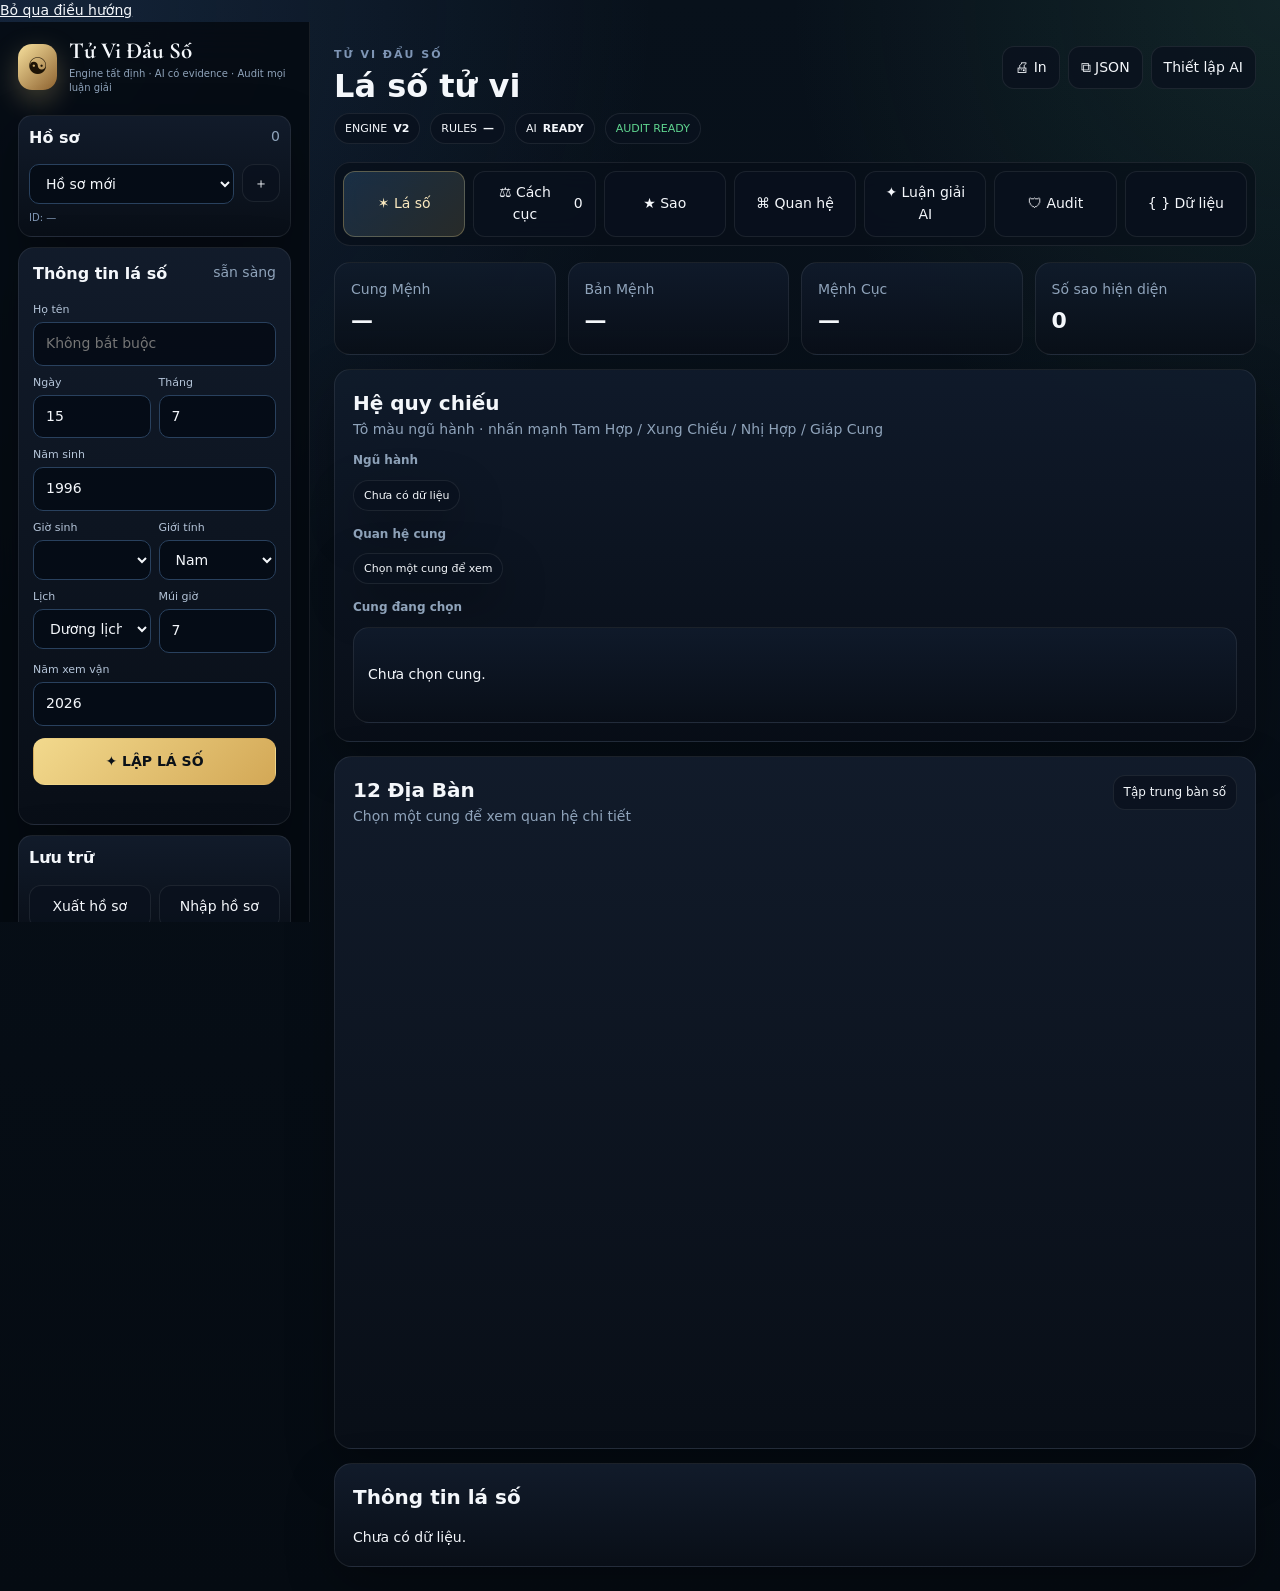
==== commit 07b1ec3c: "Hoàn thiện liên kết theme-upgrade.css cho giao diện mẫu" ====
--- a/web/index.html
+++ b/web/index.html
@@ -11,6 +11,7 @@
 <link href="https://fonts.googleapis.com/css2?family=Cormorant+Garamond:wght@400;500;600;700&family=Be+Vietnam+Pro:wght@300;400;500;600;700&family=JetBrains+Mono:wght@400;500&display=swap" rel="stylesheet">
 <link rel="stylesheet" href="/web/style.css">
 <link rel="stylesheet" href="/web/van10.css">
+<link rel="stylesheet" href="/web/theme-upgrade.css">
 </head>
 <body>
 <a class="skip-link" href="#view-chart">Bỏ qua điều hướng</a>
--- a/web/theme-upgrade.css
+++ b/web/theme-upgrade.css
@@ -0,0 +1,2 @@
+/* TV AI visual upgrade: additive layer over the existing stylesheet. */
+.brand-text{min-width:0}.brand-name{font-family:"Cormorant Garamond",Georgia,serif;font-size:23px;font-weight:700;line-height:1}.brand-tag{margin-top:4px;color:var(--muted);font-size:10px;line-height:1.4}.tabbar{display:flex;gap:8px;flex-wrap:wrap;margin:0 0 16px;padding:8px;border:1px solid rgba(255,255,255,.08);border-radius:16px;background:rgba(8,15,25,.7);backdrop-filter:blur(14px)}.tabbar .nav{width:auto;flex:1 1 105px;justify-content:center;text-align:center;padding:10px 12px}.tabbar .nav.active{color:#fae9bf;background:linear-gradient(135deg,rgba(99,183,255,.18),rgba(236,207,132,.14));border-color:rgba(236,207,132,.3)}.starfield{position:fixed;inset:0;pointer-events:none;z-index:-1;overflow:hidden;background:radial-gradient(circle at 15% 10%,rgba(99,183,255,.08),transparent 30%),radial-gradient(circle at 80% 15%,rgba(236,207,132,.06),transparent 28%)}.stars-layer{position:absolute;inset:-20%;background-image:radial-gradient(circle,rgba(255,255,255,.35) 0 1px,transparent 1.5px);background-size:88px 88px;opacity:.18}.stars-mid{background-size:132px 132px;opacity:.11;transform:rotate(12deg)}.stars-far{background-size:190px 190px;opacity:.07;transform:rotate(-8deg)}.aurora{position:absolute;width:48vw;height:48vw;border-radius:50%;filter:blur(70px);opacity:.12}.aurora-1{left:-18vw;top:-18vw;background:#63b7ff}.aurora-2{right:-18vw;top:8vh;background:#eccf84}.sidebar-inner{display:flex;flex-direction:column;gap:10px;min-height:100%}.btn,.select,.input{border-radius:12px}.btn-primary,.btn-quiet,.btn-ghost{padding:10px 12px}.btn-primary{font-weight:800}.quick-summary{margin-top:12px;padding-top:12px;border-top:1px solid rgba(255,255,255,.07)}.qs-row{display:flex;justify-content:space-between;gap:10px;padding:4px 0;color:var(--muted)}.qs-row strong{color:var(--text)}.storage-actions{display:grid;grid-template-columns:1fr 1fr;gap:8px}.chart-toolbar{display:flex;justify-content:space-between;gap:10px;align-items:center;margin-bottom:12px}.chart-toolbar-right,.ai-toolbar,.json-actions,.ask-form-foot{display:flex;gap:8px;align-items:center;justify-content:flex-end;flex-wrap:wrap}.board-shell{overflow:auto;padding-bottom:4px}.board-frame{min-width:760px;position:relative}.ai-grid{display:grid;grid-template-columns:minmax(0,1.5fr) minmax(280px,.75fr);gap:14px}.ai-side .card{position:sticky;top:18px}.chat{min-height:420px;max-height:70vh;overflow:auto;padding:8px}.chat-empty{min-height:360px;display:grid;place-items:center;align-content:center;gap:8px;text-align:center;color:var(--muted)}.chat-empty-glyph{font-size:40px;color:var(--gold)}.quick-ask{display:flex;gap:8px;flex-wrap:wrap;margin:10px 0}.ask-form{margin-top:10px}.ask-form textarea{width:100%;resize:vertical}.ask-form-foot{justify-content:space-between;margin-top:8px}.help-dialog{border:1px solid var(--line);border-radius:18px;background:var(--panel);color:var(--text);box-shadow:var(--shadow);max-width:min(560px,92vw)}.help-dialog::backdrop{background:rgba(0,0,0,.62)}.kbd-grid{display:grid;grid-template-columns:auto 1fr;gap:8px 14px;margin:16px 0}.kbd-grid kbd{padding:2px 6px;border:1px solid var(--line);border-bottom-width:2px;border-radius:6px;background:#111c2a}.json-box{max-height:70vh;overflow:auto;white-space:pre-wrap}.noscript-note{position:fixed;top:0;left:0;right:0;z-index:9999;padding:12px;background:#4b1f1f;color:#fff;text-align:center}.meta-chip{display:inline-flex;align-items:center;gap:5px;padding:6px 10px;border-radius:999px;border:1px solid rgba(255,255,255,.08);background:rgba(10,18,30,.75);font-size:11px}.topbar-left{display:flex;align-items:center;gap:10px}@media (max-width:1100px){.workspace,.ai-grid,.audit-grid{grid-template-columns:1fr}.stats{grid-template-columns:repeat(2,minmax(0,1fr))}.ai-side .card{position:static}}@media (max-width:820px){.app{display:block}.sidebar{position:fixed;left:0;top:0;bottom:0;width:min(340px,92vw);z-index:30;transform:translateX(-105%);transition:transform .2s ease}.sidebar.open{transform:translateX(0)}.main{padding:16px}.topbar-meta{display:none}.tabbar{overflow:auto;flex-wrap:nowrap}.tabbar .nav{flex:0 0 auto}.board-frame{min-width:680px}.workspace{grid-template-columns:1fr}.stats{grid-template-columns:1fr 1fr}}@media (max-width:540px){.main{padding:10px}.stats{grid-template-columns:1fr}.topbar{margin-bottom:10px}.top-actions{display:none}.tabbar{margin-bottom:10px}.tabbar .nav{font-size:12px;padding:9px 10px}.board-frame{min-width:610px}.card{padding:14px}.storage-actions{grid-template-columns:1fr}.brand-name{font-size:21px}}
